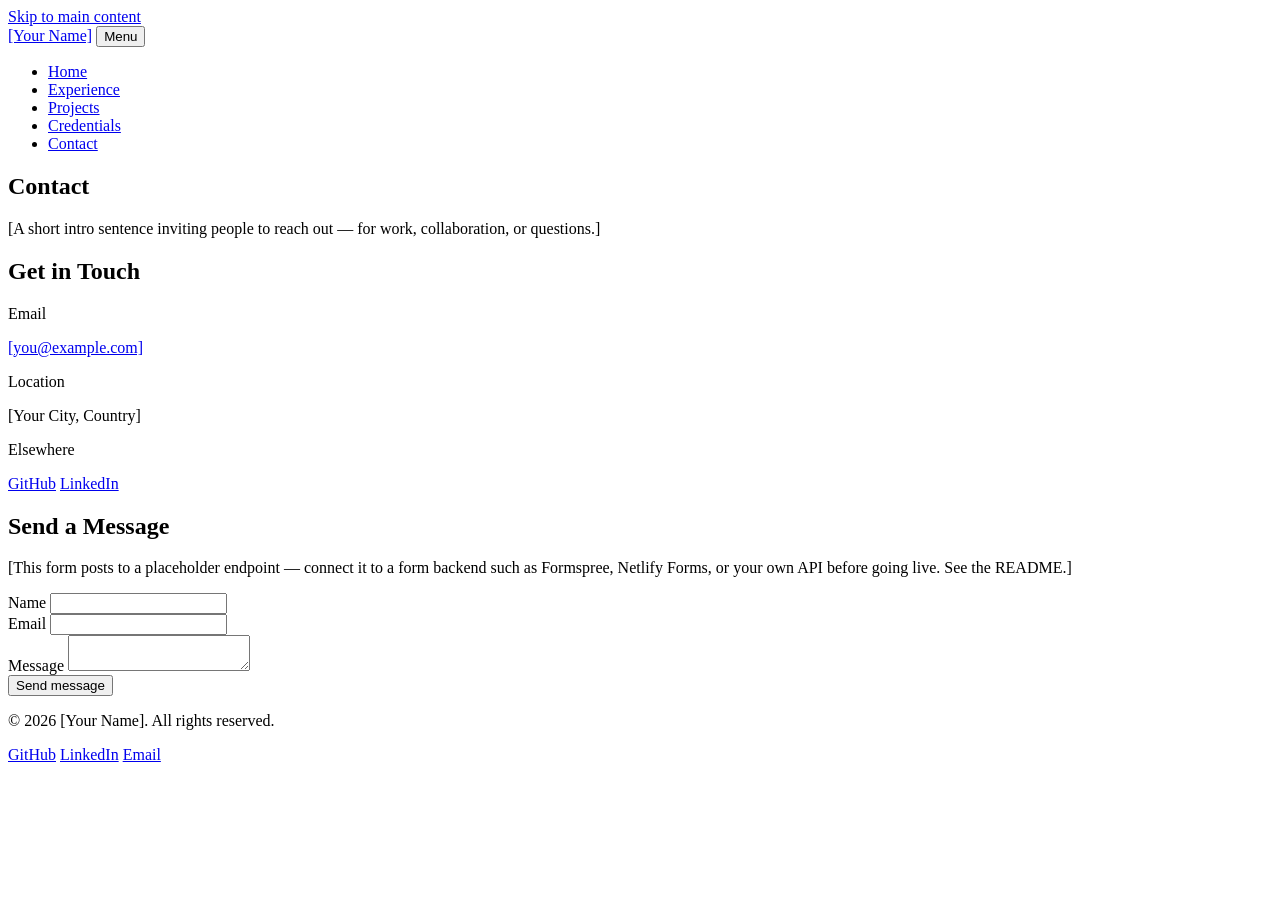
==== contact.html @ 2b3ace39 "Add portfolio pages" ====
<!doctype html>
<html lang="en">
  <head>
    <meta charset="UTF-8" />
    <meta name="viewport" content="width=device-width, initial-scale=1.0" />
    <title>Contact — [Your Name]</title>
    <meta
      name="description"
      content="Get in touch with [Your Name], [Your Professional Title], for work, collaboration, or opportunities."
    />
    <link rel="canonical" href="https://YOUR-USERNAME.github.io/contact.html" />

    <!-- Open Graph -->
    <meta property="og:type" content="website" />
    <meta property="og:site_name" content="[Your Name] — Portfolio" />
    <meta property="og:title" content="Contact — [Your Name]" />
    <meta
      property="og:description"
      content="Get in touch with [Your Name], [Your Professional Title], for work, collaboration, or opportunities."
    />
    <meta property="og:image" content="https://YOUR-USERNAME.github.io/img/profile.jpg" />
    <meta property="og:url" content="https://YOUR-USERNAME.github.io/contact.html" />

    <!-- Twitter -->
    <meta name="twitter:card" content="summary_large_image" />
    <meta name="twitter:title" content="Contact — [Your Name]" />
    <meta name="twitter:description" content="Get in touch with [Your Name]." />
    <meta name="twitter:image" content="https://YOUR-USERNAME.github.io/img/profile.jpg" />

    <link rel="icon" href="/favicon.ico" sizes="any" />
    <link rel="apple-touch-icon" href="/apple-touch-icon.png" />

    <!-- Self-hosted, so only the font file itself needs preloading —
         no external stylesheet round trip. -->
    <link
      rel="preload"
      href="/fonts/inter-variable.woff2"
      as="font"
      type="font/woff2"
      crossorigin
    />
    <link rel="stylesheet" href="/src/styles/main.css" />
  </head>
  <body>
    <a href="#main" class="skip-link">Skip to main content</a>

    <header class="site-header">
      <div class="container site-header__inner">
        <a href="/index.html" class="site-branding">[Your Name]</a>
        <button
          type="button"
          class="nav-toggle"
          aria-expanded="false"
          aria-controls="site-nav"
          aria-label="Toggle navigation menu"
        >
          <span class="nav-toggle__icon"></span>
          <span class="sr-only">Menu</span>
        </button>
        <nav id="site-nav" class="site-nav" aria-label="Primary">
          <ul class="site-nav__list">
            <li><a href="/index.html" class="site-nav__link">Home</a></li>
            <li><a href="/experience.html" class="site-nav__link">Experience</a></li>
            <li><a href="/projects.html" class="site-nav__link">Projects</a></li>
            <li><a href="/credentials.html" class="site-nav__link">Credentials</a></li>
            <li><a href="/contact.html" class="site-nav__link" aria-current="page">Contact</a></li>
          </ul>
        </nav>
      </div>
    </header>

    <main id="main">
      <section class="page-header">
        <div class="container">
          <h1>Contact</h1>
          <p class="page-header__lede">
            [A short intro sentence inviting people to reach out — for work, collaboration, or
            questions.]
          </p>
        </div>
      </section>

      <section class="section" aria-labelledby="contact-heading">
        <div class="container project-grid">
          <div>
            <div class="section__header">
              <h2 id="contact-heading">Get in Touch</h2>
            </div>
            <div class="contact-methods">
              <div>
                <p class="contact-method__label">Email</p>
                <a class="contact-method__value" href="mailto:[you@example.com]"
                  >[you@example.com]</a
                >
              </div>
              <div>
                <p class="contact-method__label">Location</p>
                <p class="contact-method__value">[Your City, Country]</p>
              </div>
              <div>
                <p class="contact-method__label">Elsewhere</p>
                <div class="social-links">
                  <a class="social-links__link" href="https://github.com/[your-handle]">GitHub</a>
                  <a class="social-links__link" href="https://linkedin.com/in/[your-handle]"
                    >LinkedIn</a
                  >
                </div>
              </div>
            </div>
          </div>

          <div>
            <div class="section__header">
              <h2 id="form-heading">Send a Message</h2>
              <p>
                [This form posts to a placeholder endpoint — connect it to a form backend such as
                Formspree, Netlify Forms, or your own API before going live. See the README.]
              </p>
            </div>
            <form
              class="contact-form"
              action="https://formspree.io/f/[your-form-id]"
              method="POST"
              aria-labelledby="form-heading"
            >
              <div class="form-field">
                <label for="name">Name</label>
                <input type="text" id="name" name="name" autocomplete="name" required />
              </div>
              <div class="form-field">
                <label for="email">Email</label>
                <input type="email" id="email" name="email" autocomplete="email" required />
              </div>
              <div class="form-field">
                <label for="message">Message</label>
                <textarea id="message" name="message" required></textarea>
              </div>
              <button type="submit" class="btn btn--primary">Send message</button>
            </form>
          </div>
        </div>
      </section>
    </main>

    <footer class="site-footer">
      <div class="container site-footer__inner">
        <p>&copy; 2026 [Your Name]. All rights reserved.</p>
        <div class="social-links">
          <a class="social-links__link" href="https://github.com/[your-handle]">GitHub</a>
          <a class="social-links__link" href="https://linkedin.com/in/[your-handle]">LinkedIn</a>
          <a class="social-links__link" href="mailto:[you@example.com]">Email</a>
        </div>
      </div>
    </footer>

    <script type="module" src="/src/scripts/main.js"></script>
  </body>
</html>
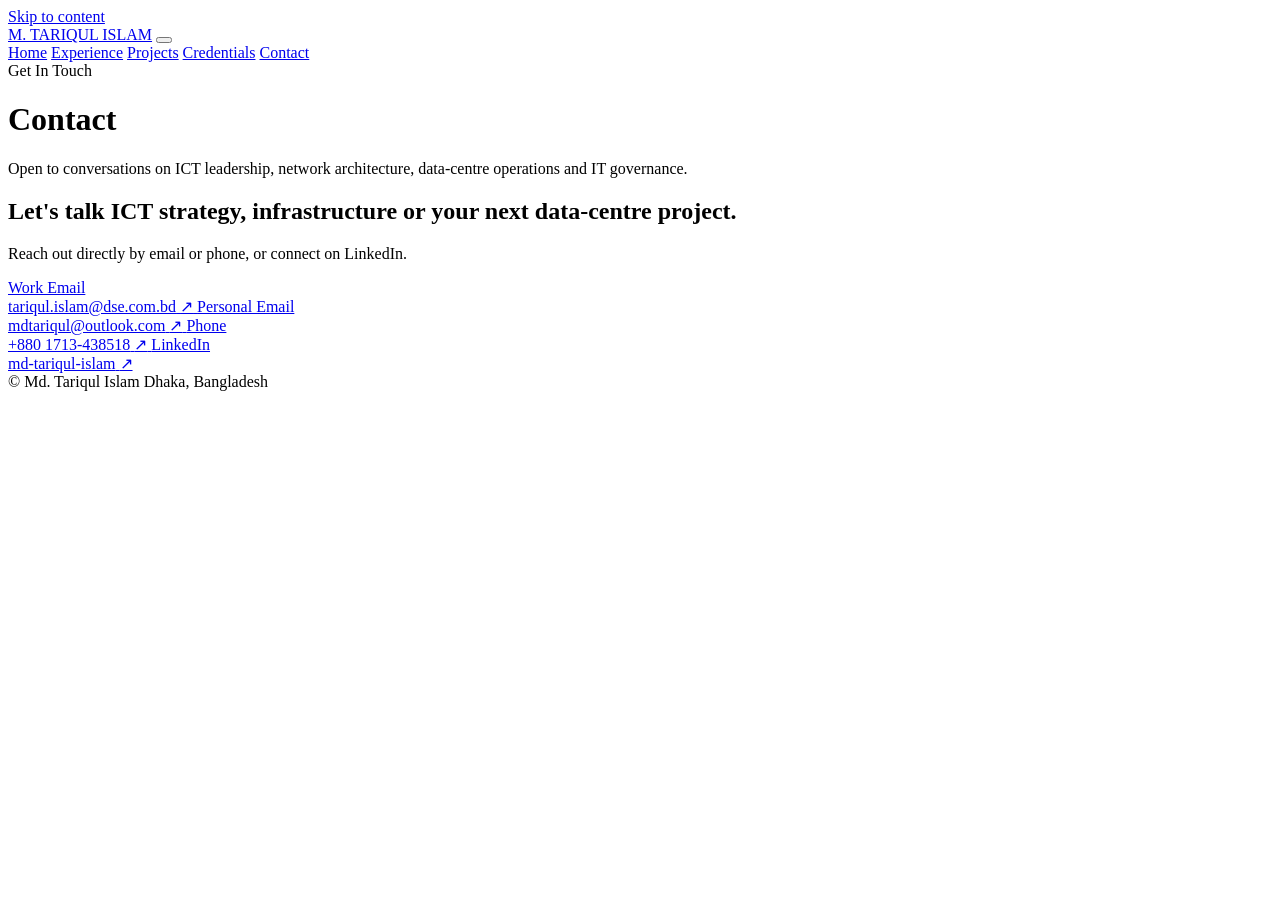
==== commit 32c9d866: "Add files via upload" ====
--- a/contact.html
+++ b/contact.html
@@ -1,158 +1,80 @@
-<!doctype html>
+<!DOCTYPE html>
 <html lang="en">
-  <head>
-    <meta charset="UTF-8" />
-    <meta name="viewport" content="width=device-width, initial-scale=1.0" />
-    <title>Contact — [Your Name]</title>
-    <meta
-      name="description"
-      content="Get in touch with [Your Name], [Your Professional Title], for work, collaboration, or opportunities."
-    />
-    <link rel="canonical" href="https://YOUR-USERNAME.github.io/contact.html" />
+<head>
+<meta charset="UTF-8">
+<meta name="viewport" content="width=device-width, initial-scale=1.0">
+<title>Contact — Md. Tariqul Islam</title>
+<meta name="description" content="Get in touch with Md. Tariqul Islam, General Manager, ICT Division at Dhaka Stock Exchange.">
+<link rel="preconnect" href="https://fonts.googleapis.com">
+<link rel="preconnect" href="https://fonts.gstatic.com" crossorigin>
+<link href="https://fonts.googleapis.com/css2?family=Fraunces:opsz,wght@9..144,400;9..144,500;9..144,600;9..144,700&family=IBM+Plex+Mono:wght@400;500;600&family=Inter:wght@400;500;600&display=swap" rel="stylesheet">
+<link rel="stylesheet" href="assets/css/style.css">
+</head>
+<body>
+<a class="skip-link" href="#main">Skip to content</a>
 
-    <!-- Open Graph -->
-    <meta property="og:type" content="website" />
-    <meta property="og:site_name" content="[Your Name] — Portfolio" />
-    <meta property="og:title" content="Contact — [Your Name]" />
-    <meta
-      property="og:description"
-      content="Get in touch with [Your Name], [Your Professional Title], for work, collaboration, or opportunities."
-    />
-    <meta property="og:image" content="https://YOUR-USERNAME.github.io/img/profile.jpg" />
-    <meta property="og:url" content="https://YOUR-USERNAME.github.io/contact.html" />
+<header class="site-nav">
+  <div class="nav-inner">
+    <a href="index.html" class="nav-id"><span class="dot"></span>M. TARIQUL ISLAM</a>
+    <button class="nav-toggle" id="navToggle" aria-label="Toggle menu" aria-expanded="false">
+      <span></span><span></span><span></span>
+    </button>
+    <nav class="links" id="navLinks">
+      <a href="index.html">Home</a>
+      <a href="experience.html">Experience</a>
+      <a href="projects.html">Projects</a>
+      <a href="credentials.html">Credentials</a>
+      <a href="contact.html" aria-current="page">Contact</a>
+    </nav>
+  </div>
+</header>
 
-    <!-- Twitter -->
-    <meta name="twitter:card" content="summary_large_image" />
-    <meta name="twitter:title" content="Contact — [Your Name]" />
-    <meta name="twitter:description" content="Get in touch with [Your Name]." />
-    <meta name="twitter:image" content="https://YOUR-USERNAME.github.io/img/profile.jpg" />
+<main id="main">
 
-    <link rel="icon" href="/favicon.ico" sizes="any" />
-    <link rel="apple-touch-icon" href="/apple-touch-icon.png" />
+  <div class="page-header">
+    <div class="wrap">
+      <div class="page-eyebrow">Get In Touch</div>
+      <h1>Contact</h1>
+      <p>Open to conversations on ICT leadership, network architecture, data-centre operations and IT governance.</p>
+    </div>
+  </div>
 
-    <!-- Self-hosted, so only the font file itself needs preloading —
-         no external stylesheet round trip. -->
-    <link
-      rel="preload"
-      href="/fonts/inter-variable.woff2"
-      as="font"
-      type="font/woff2"
-      crossorigin
-    />
-    <link rel="stylesheet" href="/src/styles/main.css" />
-  </head>
-  <body>
-    <a href="#main" class="skip-link">Skip to main content</a>
-
-    <header class="site-header">
-      <div class="container site-header__inner">
-        <a href="/index.html" class="site-branding">[Your Name]</a>
-        <button
-          type="button"
-          class="nav-toggle"
-          aria-expanded="false"
-          aria-controls="site-nav"
-          aria-label="Toggle navigation menu"
-        >
-          <span class="nav-toggle__icon"></span>
-          <span class="sr-only">Menu</span>
-        </button>
-        <nav id="site-nav" class="site-nav" aria-label="Primary">
-          <ul class="site-nav__list">
-            <li><a href="/index.html" class="site-nav__link">Home</a></li>
-            <li><a href="/experience.html" class="site-nav__link">Experience</a></li>
-            <li><a href="/projects.html" class="site-nav__link">Projects</a></li>
-            <li><a href="/credentials.html" class="site-nav__link">Credentials</a></li>
-            <li><a href="/contact.html" class="site-nav__link" aria-current="page">Contact</a></li>
-          </ul>
-        </nav>
-      </div>
-    </header>
-
-    <main id="main">
-      <section class="page-header">
-        <div class="container">
-          <h1>Contact</h1>
-          <p class="page-header__lede">
-            [A short intro sentence inviting people to reach out — for work, collaboration, or
-            questions.]
-          </p>
+  <section>
+    <div class="wrap">
+      <div class="contact-grid">
+        <div>
+          <h2>Let's talk ICT strategy, infrastructure or your next data-centre project.</h2>
+          <p class="lead">Reach out directly by email or phone, or connect on LinkedIn.</p>
         </div>
-      </section>
-
-      <section class="section" aria-labelledby="contact-heading">
-        <div class="container project-grid">
-          <div>
-            <div class="section__header">
-              <h2 id="contact-heading">Get in Touch</h2>
-            </div>
-            <div class="contact-methods">
-              <div>
-                <p class="contact-method__label">Email</p>
-                <a class="contact-method__value" href="mailto:[you@example.com]"
-                  >[you@example.com]</a
-                >
-              </div>
-              <div>
-                <p class="contact-method__label">Location</p>
-                <p class="contact-method__value">[Your City, Country]</p>
-              </div>
-              <div>
-                <p class="contact-method__label">Elsewhere</p>
-                <div class="social-links">
-                  <a class="social-links__link" href="https://github.com/[your-handle]">GitHub</a>
-                  <a class="social-links__link" href="https://linkedin.com/in/[your-handle]"
-                    >LinkedIn</a
-                  >
-                </div>
-              </div>
-            </div>
-          </div>
-
-          <div>
-            <div class="section__header">
-              <h2 id="form-heading">Send a Message</h2>
-              <p>
-                [This form posts to a placeholder endpoint — connect it to a form backend such as
-                Formspree, Netlify Forms, or your own API before going live. See the README.]
-              </p>
-            </div>
-            <form
-              class="contact-form"
-              action="https://formspree.io/f/[your-form-id]"
-              method="POST"
-              aria-labelledby="form-heading"
-            >
-              <div class="form-field">
-                <label for="name">Name</label>
-                <input type="text" id="name" name="name" autocomplete="name" required />
-              </div>
-              <div class="form-field">
-                <label for="email">Email</label>
-                <input type="email" id="email" name="email" autocomplete="email" required />
-              </div>
-              <div class="form-field">
-                <label for="message">Message</label>
-                <textarea id="message" name="message" required></textarea>
-              </div>
-              <button type="submit" class="btn btn--primary">Send message</button>
-            </form>
-          </div>
-        </div>
-      </section>
-    </main>
-
-    <footer class="site-footer">
-      <div class="container site-footer__inner">
-        <p>&copy; 2026 [Your Name]. All rights reserved.</p>
-        <div class="social-links">
-          <a class="social-links__link" href="https://github.com/[your-handle]">GitHub</a>
-          <a class="social-links__link" href="https://linkedin.com/in/[your-handle]">LinkedIn</a>
-          <a class="social-links__link" href="mailto:[you@example.com]">Email</a>
+        <div class="contact-list">
+          <a href="mailto:tariqul.islam@dse.com.bd">
+            <span><span class="lbl">Work Email</span><br>tariqul.islam@dse.com.bd</span>
+            <span class="arrow">↗</span>
+          </a>
+          <a href="mailto:mdtariqul@outlook.com">
+            <span><span class="lbl">Personal Email</span><br>mdtariqul@outlook.com</span>
+            <span class="arrow">↗</span>
+          </a>
+          <a href="tel:+8801713438518">
+            <span><span class="lbl">Phone</span><br>+880 1713-438518</span>
+            <span class="arrow">↗</span>
+          </a>
+          <a href="https://www.linkedin.com/in/md-tariqul-islam-6a224637/" target="_blank" rel="noopener">
+            <span><span class="lbl">LinkedIn</span><br>md-tariqul-islam</span>
+            <span class="arrow">↗</span>
+          </a>
         </div>
       </div>
-    </footer>
+    </div>
+  </section>
 
-    <script type="module" src="/src/scripts/main.js"></script>
-  </body>
+  <footer class="wrap">
+    <span>© <span id="year"></span> Md. Tariqul Islam</span>
+    <span>Dhaka, Bangladesh</span>
+  </footer>
+
+</main>
+
+<script src="assets/js/main.js"></script>
+</body>
 </html>
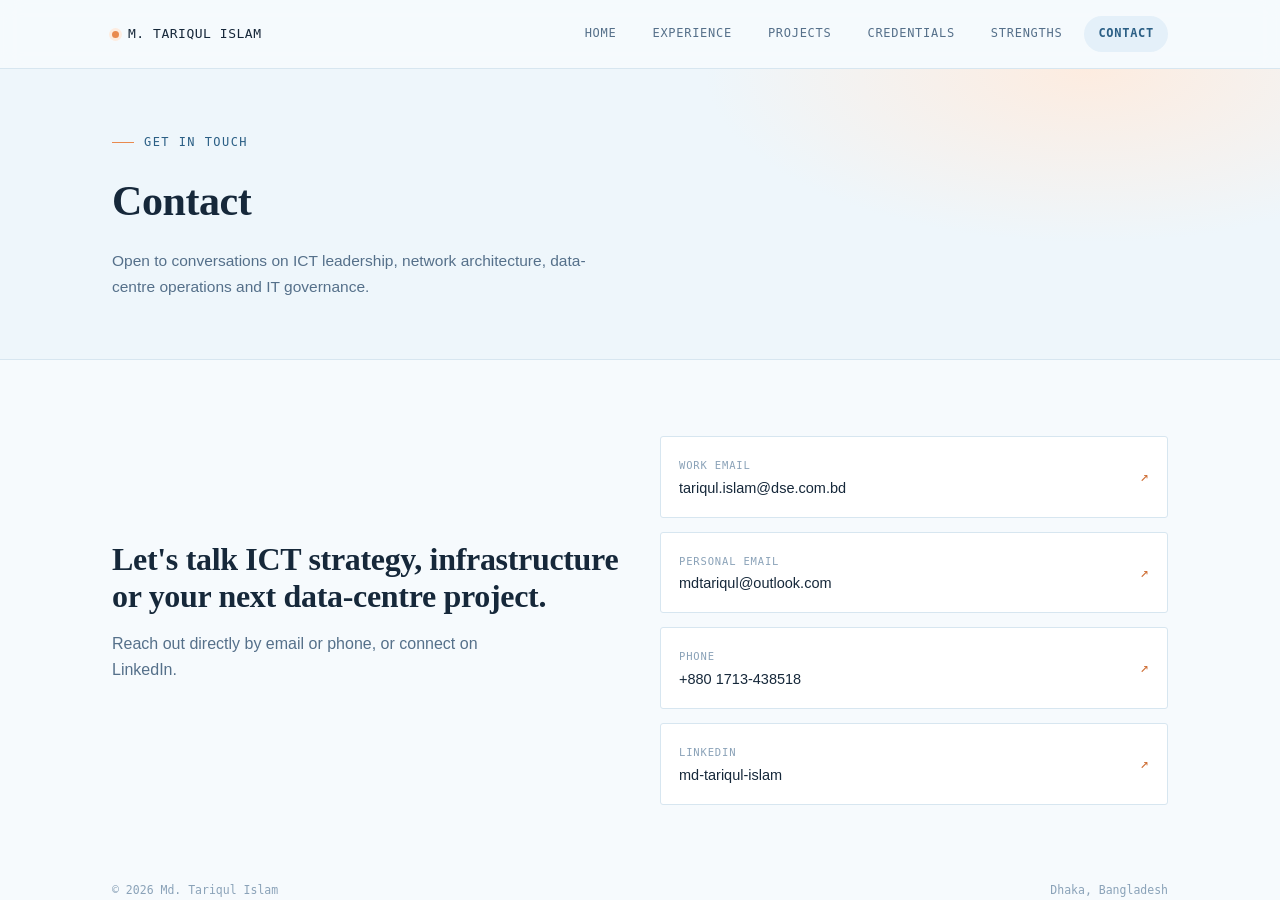
==== commit 9376ea18: "Update contact.html include my strength" ====
--- a/contact.html
+++ b/contact.html
@@ -24,6 +24,7 @@
       <a href="experience.html">Experience</a>
       <a href="projects.html">Projects</a>
       <a href="credentials.html">Credentials</a>
+      <a href="strengths.html">Strengths</a>
       <a href="contact.html" aria-current="page">Contact</a>
     </nav>
   </div>
--- a/assets/css/style.css
+++ b/assets/css/style.css
@@ -0,0 +1,478 @@
+/* =========================================================
+   Md. Tariqul Islam — Portfolio
+   Design system: "Daylight Ops" — a light-mode reading of a
+   network operations console. Blue = infrastructure / signal.
+   Orange = live activity / current status / data in motion.
+   ========================================================= */
+
+:root{
+  --bg:        #f6fafd;
+  --bg-panel:  #eef6fb;
+  --surface:   #ffffff;
+  --line:      #d7e6f0;
+  --line-soft: #e6f0f7;
+
+  --ink:       #16283a;
+  --muted:     #55708a;
+  --muted-2:   #8aa2b8;
+
+  --blue:      #3f7fb0;
+  --blue-deep: #2b5f85;
+  --blue-tint: #e4f0f9;
+
+  --orange:      #e98a4e;
+  --orange-deep: #cf6f36;
+  --orange-tint: #fdece0;
+
+  --radius: 3px;
+  --maxw: 1120px;
+}
+
+*{box-sizing:border-box;}
+html{scroll-behavior:smooth;}
+body{
+  margin:0;
+  background:var(--bg);
+  color:var(--ink);
+  font-family:'Inter',sans-serif;
+  line-height:1.65;
+  -webkit-font-smoothing:antialiased;
+}
+h1,h2,h3{
+  font-family:'Fraunces',serif;
+  font-weight:600;
+  letter-spacing:-0.01em;
+  margin:0;
+  color:var(--ink);
+}
+.mono{font-family:'IBM Plex Mono',monospace;}
+a{color:inherit;}
+img{max-width:100%;display:block;}
+::selection{background:var(--orange-tint);color:var(--orange-deep);}
+
+:focus-visible{
+  outline:2px solid var(--blue-deep);
+  outline-offset:3px;
+}
+
+.wrap{
+  max-width:var(--maxw);
+  margin:0 auto;
+  padding:0 32px;
+}
+
+.skip-link{
+  position:absolute;
+  left:-999px;
+  top:auto;
+  background:var(--blue-deep);
+  color:#fff;
+  padding:12px 18px;
+  z-index:100;
+  border-radius:var(--radius);
+  font-family:'IBM Plex Mono',monospace;
+  font-size:13px;
+  text-decoration:none;
+}
+.skip-link:focus{
+  left:16px;
+  top:16px;
+}
+
+/* ---------- NAV ---------- */
+header.site-nav{
+  position:sticky;
+  top:0; z-index:50;
+  background:rgba(246,250,253,0.9);
+  backdrop-filter:blur(10px);
+  border-bottom:1px solid var(--line);
+}
+.nav-inner{
+  max-width:var(--maxw);
+  margin:0 auto;
+  padding:0 32px;
+  height:68px;
+  display:flex;
+  align-items:center;
+  justify-content:space-between;
+}
+.nav-id{
+  font-family:'IBM Plex Mono',monospace;
+  font-size:13px;
+  letter-spacing:0.04em;
+  color:var(--ink);
+  text-decoration:none;
+  display:flex;
+  align-items:center;
+  gap:9px;
+  font-weight:500;
+}
+.nav-id .dot{
+  width:7px;height:7px;border-radius:50%;
+  background:var(--orange);
+  box-shadow:0 0 0 3px var(--orange-tint);
+}
+nav.links{
+  display:flex;
+  gap:8px;
+  list-style:none;
+  margin:0; padding:0;
+}
+nav.links a{
+  font-family:'IBM Plex Mono',monospace;
+  font-size:12px;
+  letter-spacing:0.06em;
+  text-transform:uppercase;
+  text-decoration:none;
+  color:var(--muted);
+  padding:8px 14px;
+  border-radius:20px;
+  transition:color .2s ease, background .2s ease;
+}
+nav.links a:hover{color:var(--blue-deep); background:var(--blue-tint);}
+nav.links a[aria-current="page"]{
+  color:var(--blue-deep);
+  background:var(--blue-tint);
+  font-weight:600;
+}
+.nav-toggle{display:none;}
+
+/* ---------- PAGE HEADER (subpages) ---------- */
+.page-header{
+  padding:64px 0 44px;
+  border-bottom:1px solid var(--line);
+  background:
+    radial-gradient(50% 100% at 85% 0%, var(--orange-tint), transparent 60%),
+    var(--bg-panel);
+}
+.page-eyebrow{
+  font-family:'IBM Plex Mono',monospace;
+  font-size:12px;
+  letter-spacing:0.12em;
+  text-transform:uppercase;
+  color:var(--blue-deep);
+  margin-bottom:14px;
+  display:flex; align-items:center; gap:10px;
+}
+.page-eyebrow::before{content:"";width:22px;height:1px;background:var(--orange);}
+.page-header h1{font-size:clamp(30px,4vw,42px);}
+.page-header p{
+  margin-top:12px;
+  color:var(--muted);
+  max-width:56ch;
+  font-size:15.5px;
+}
+
+/* ---------- HERO (home) ---------- */
+.hero{
+  position:relative;
+  padding:88px 0 76px;
+  overflow:hidden;
+  border-bottom:1px solid var(--line);
+  background:var(--bg-panel);
+}
+#netcanvas{
+  position:absolute; inset:0;
+  width:100%; height:100%;
+  opacity:0.9;
+  pointer-events:none;
+}
+.hero-grad{
+  position:absolute; inset:0;
+  background:
+    radial-gradient(46% 60% at 82% 15%, rgba(233,138,78,0.10), transparent 65%),
+    radial-gradient(50% 60% at 10% 90%, rgba(63,127,176,0.10), transparent 65%);
+  pointer-events:none;
+}
+.hero-inner{
+  position:relative;
+  display:grid;
+  grid-template-columns:1.15fr 0.85fr;
+  gap:56px;
+  align-items:start;
+}
+.eyebrow{
+  font-family:'IBM Plex Mono',monospace;
+  font-size:12px;
+  letter-spacing:0.14em;
+  text-transform:uppercase;
+  color:var(--blue-deep);
+  margin-bottom:18px;
+  display:flex; align-items:center; gap:10px;
+}
+.eyebrow::before{content:"";width:24px;height:1px;background:var(--orange);}
+.hero h1{
+  font-size:clamp(36px,5vw,54px);
+  line-height:1.06;
+}
+.hero .role{
+  margin-top:16px;
+  font-size:18.5px;
+  color:var(--muted);
+  max-width:44ch;
+}
+.hero .role strong{color:var(--ink); font-weight:600;}
+.hero .objective{
+  margin-top:20px;
+  color:var(--muted);
+  max-width:56ch;
+  font-size:15.5px;
+}
+.hero-cta{margin-top:32px; display:flex; gap:14px; flex-wrap:wrap;}
+
+.btn{
+  font-family:'IBM Plex Mono',monospace;
+  font-size:12.5px;
+  letter-spacing:0.05em;
+  text-transform:uppercase;
+  text-decoration:none;
+  padding:13px 22px;
+  border-radius:var(--radius);
+  display:inline-flex; align-items:center; gap:8px;
+  transition:all .2s ease;
+}
+.btn-primary{
+  background:var(--blue-deep);
+  color:#fff;
+  border:1px solid var(--blue-deep);
+}
+.btn-primary:hover{background:var(--blue); border-color:var(--blue);}
+.btn-ghost{
+  background:transparent;
+  color:var(--ink);
+  border:1px solid var(--line);
+}
+.btn-ghost:hover{border-color:var(--orange); color:var(--orange-deep);}
+
+/* status card */
+.status-card{
+  background:var(--surface);
+  border:1px solid var(--line);
+  border-radius:var(--radius);
+  padding:22px;
+  box-shadow:0 18px 40px -24px rgba(22,40,58,0.25);
+}
+.status-top{
+  display:flex; justify-content:space-between; align-items:center;
+  font-family:'IBM Plex Mono',monospace;
+  font-size:11px; letter-spacing:0.08em; text-transform:uppercase;
+  color:var(--muted-2);
+  padding-bottom:16px;
+  border-bottom:1px solid var(--line-soft);
+  margin-bottom:18px;
+}
+.status-top .live{color:var(--orange-deep); display:flex; align-items:center; gap:6px;}
+.status-top .live .dot{
+  width:6px;height:6px;border-radius:50%;
+  background:var(--orange);
+  animation:pulse 2.2s ease-in-out infinite;
+}
+@keyframes pulse{
+  0%,100%{box-shadow:0 0 0 0 var(--orange-tint);}
+  50%{box-shadow:0 0 0 6px transparent;}
+}
+.photo-frame{
+  width:118px; height:118px;
+  border-radius:50%;
+  overflow:hidden;
+  border:1px solid var(--line);
+  margin:0 auto 18px;
+  background:var(--bg-panel);
+}
+.photo-frame img{width:100%;height:100%;object-fit:cover;}
+.status-name{text-align:center; font-size:19px; color:var(--ink);}
+.status-sub{
+  text-align:center; font-family:'IBM Plex Mono',monospace;
+  font-size:11.5px; color:var(--muted); margin-top:6px;
+}
+.status-grid{
+  margin-top:22px;
+  display:grid; grid-template-columns:1fr 1fr; gap:1px;
+  background:var(--line-soft);
+  border:1px solid var(--line-soft);
+  border-radius:var(--radius);
+  overflow:hidden;
+}
+.status-metric{background:var(--bg-panel); padding:14px 12px;}
+.status-metric .num{font-family:'IBM Plex Mono',monospace; font-size:20px; color:var(--blue-deep);}
+.status-metric .lbl{
+  font-family:'IBM Plex Mono',monospace; font-size:10px; letter-spacing:0.06em;
+  text-transform:uppercase; color:var(--muted-2); margin-top:4px;
+}
+
+/* ---------- SECTION SHELL ---------- */
+section{padding:76px 0;}
+section + section{border-top:1px solid var(--line);}
+.sec-head{display:flex; align-items:baseline; gap:16px; margin-bottom:40px;}
+.sec-tag{font-family:'IBM Plex Mono',monospace; font-size:12px; color:var(--orange-deep); letter-spacing:0.1em;}
+.sec-head h2{font-size:28px;}
+.sec-line{flex:1; height:1px; background:var(--line);}
+
+/* ---------- ABOUT STATEMENT ---------- */
+.about-statement{
+  background:var(--surface);
+  border:1px solid var(--line);
+  border-left:3px solid var(--blue);
+  border-radius:var(--radius);
+  padding:32px 36px;
+}
+.about-statement p{
+  margin:0;
+  font-family:'Fraunces',serif;
+  font-style:italic;
+  font-weight:500;
+  font-size:clamp(19px,2.4vw,24px);
+  line-height:1.55;
+  color:var(--ink);
+  max-width:62ch;
+}
+.about-statement .accent{
+  font-style:normal;
+  color:var(--orange-deep);
+  font-weight:600;
+}
+
+/* ---------- COMPETENCIES ---------- */
+.comp-grid{
+  display:grid; grid-template-columns:repeat(3,1fr); gap:1px;
+  background:var(--line); border:1px solid var(--line);
+}
+.comp-item{
+  background:var(--surface); padding:20px 22px;
+  display:flex; gap:14px; align-items:flex-start;
+  transition:background .2s ease;
+}
+.comp-item:hover{background:var(--blue-tint);}
+.comp-item .idx{font-family:'IBM Plex Mono',monospace; font-size:11px; color:var(--orange-deep); padding-top:3px;}
+.comp-item .txt{font-size:14.5px; color:var(--ink);}
+
+/* ---------- TIMELINE ---------- */
+.timeline{position:relative; padding-left:38px;}
+.timeline::before{
+  content:""; position:absolute; left:5px; top:6px; bottom:6px; width:1px;
+  background:linear-gradient(var(--orange), var(--line) 85%);
+}
+.tl-item{position:relative; padding-bottom:52px;}
+.tl-item:last-child{padding-bottom:0;}
+.tl-node{
+  position:absolute; left:-38px; top:4px;
+  width:11px; height:11px; border-radius:50%;
+  background:var(--surface); border:2px solid var(--blue);
+}
+.tl-item.current .tl-node{
+  background:var(--orange); border-color:var(--orange);
+  box-shadow:0 0 0 4px var(--orange-tint);
+}
+.tl-meta{
+  font-family:'IBM Plex Mono',monospace; font-size:12px; color:var(--blue-deep);
+  letter-spacing:0.04em; margin-bottom:8px; display:flex; gap:10px; flex-wrap:wrap; align-items:center;
+}
+.tl-meta .badge{
+  color:var(--orange-deep); border:1px solid var(--orange-tint); background:var(--orange-tint);
+  padding:2px 8px; border-radius:20px; font-size:10.5px; text-transform:uppercase;
+}
+.tl-item h3{font-size:20px; margin-bottom:4px;}
+.tl-org{color:var(--muted); font-size:14.5px; margin-bottom:14px;}
+.tl-item ul{margin:0; padding-left:18px; color:var(--muted); font-size:14.5px;}
+.tl-item li{margin-bottom:7px;}
+.tl-item li::marker{color:var(--muted-2);}
+
+/* ---------- PROJECTS ---------- */
+.proj-grid{display:grid; grid-template-columns:repeat(3,1fr); gap:18px;}
+.proj-card{
+  background:var(--surface); border:1px solid var(--line); border-top:2px solid var(--blue);
+  padding:22px; border-radius:var(--radius);
+  transition:border-color .2s ease, transform .2s ease;
+}
+.proj-card:hover{border-top-color:var(--orange); transform:translateY(-2px);}
+.proj-year{font-family:'IBM Plex Mono',monospace; font-size:11.5px; color:var(--orange-deep); letter-spacing:0.05em;}
+.proj-card p{margin:10px 0 0; color:var(--ink); font-size:14.5px; line-height:1.55;}
+
+/* ---------- CREDENTIALS ---------- */
+.cred-cols{display:grid; grid-template-columns:1.3fr 1fr; gap:56px;}
+.cert-row{
+  display:flex; justify-content:space-between; gap:16px;
+  padding:16px 0; border-bottom:1px solid var(--line); font-size:14.5px;
+}
+.cert-row:first-child{padding-top:0;}
+.cert-row .name{color:var(--ink);}
+.cert-row .year{font-family:'IBM Plex Mono',monospace; color:var(--muted); font-size:13px; white-space:nowrap;}
+.edu-block{margin-bottom:26px;}
+.edu-block:last-child{margin-bottom:0;}
+.edu-block .deg{color:var(--ink); font-size:16px; font-family:'Fraunces',serif; font-weight:600;}
+.edu-block .inst{color:var(--muted); font-size:14px; margin-top:4px;}
+.edu-block .yr{font-family:'IBM Plex Mono',monospace; color:var(--blue-deep); font-size:12.5px; margin-top:4px;}
+
+/* ---------- CONTACT ---------- */
+.contact-grid{display:grid; grid-template-columns:1fr 1fr; gap:40px; align-items:center;}
+.contact-grid h2{font-size:32px; line-height:1.15;}
+.contact-grid p.lead{color:var(--muted); margin-top:16px; max-width:42ch;}
+.contact-list{display:flex; flex-direction:column; gap:14px;}
+.contact-list a{
+  display:flex; align-items:center; justify-content:space-between;
+  text-decoration:none; padding:16px 18px;
+  border:1px solid var(--line); border-radius:var(--radius);
+  color:var(--ink); font-size:14.5px; background:var(--surface);
+  transition:border-color .2s ease, background .2s ease;
+}
+.contact-list a:hover{border-color:var(--orange); background:var(--orange-tint);}
+.contact-list .lbl{
+  font-family:'IBM Plex Mono',monospace; font-size:10.5px; color:var(--muted-2);
+  text-transform:uppercase; letter-spacing:0.08em;
+}
+.contact-list .arrow{color:var(--orange-deep); font-family:'IBM Plex Mono',monospace;}
+
+/* ---------- CROSS-LINK CARDS (bottom of each page) ---------- */
+.next-link{
+  display:flex; align-items:center; justify-content:space-between;
+  padding:26px 28px; margin-top:8px;
+  border:1px solid var(--line); border-radius:var(--radius);
+  background:var(--bg-panel); text-decoration:none; color:var(--ink);
+  transition:border-color .2s ease, background .2s ease;
+}
+.next-link:hover{border-color:var(--blue); background:var(--blue-tint);}
+.next-link .l1{display:block; font-family:'IBM Plex Mono',monospace; font-size:11px; color:var(--muted-2); text-transform:uppercase; letter-spacing:0.08em;}
+.next-link .l2{display:block; font-family:'Fraunces',serif; font-size:19px; margin-top:4px;}
+.next-link .arrow{font-family:'IBM Plex Mono',monospace; color:var(--orange-deep); font-size:20px;}
+
+footer{
+  padding:26px 0 40px;
+  font-family:'IBM Plex Mono',monospace;
+  font-size:11.5px;
+  color:var(--muted-2);
+  display:flex; justify-content:space-between; flex-wrap:wrap; gap:10px;
+}
+
+/* ---------- RESPONSIVE ---------- */
+@media (max-width:860px){
+  .wrap, .nav-inner{padding:0 20px;}
+  nav.links{
+    position:fixed; top:68px; left:0; right:0;
+    background:var(--surface);
+    border-bottom:1px solid var(--line);
+    flex-direction:column; gap:0;
+    max-height:0; overflow:hidden;
+    transition:max-height .3s ease;
+  }
+  nav.links.open{max-height:320px;}
+  nav.links a{padding:16px 20px; width:100%; border-bottom:1px solid var(--line-soft); border-radius:0;}
+  .nav-toggle{
+    display:flex; flex-direction:column; gap:4px;
+    background:none; border:none; cursor:pointer; padding:8px;
+  }
+  .nav-toggle span{width:20px; height:1px; background:var(--ink);}
+  .hero{padding:56px 0 48px;}
+  .hero-inner{grid-template-columns:1fr; gap:36px;}
+  .comp-grid{grid-template-columns:1fr;}
+  .proj-grid{grid-template-columns:1fr;}
+  .cred-cols{grid-template-columns:1fr; gap:44px;}
+  .contact-grid{grid-template-columns:1fr;}
+  section{padding:56px 0;}
+  .next-link{flex-direction:column; align-items:flex-start; gap:10px;}
+}
+
+@media (prefers-reduced-motion: reduce){
+  html{scroll-behavior:auto;}
+  #netcanvas{display:none;}
+  .status-top .live .dot{animation:none;}
+}
